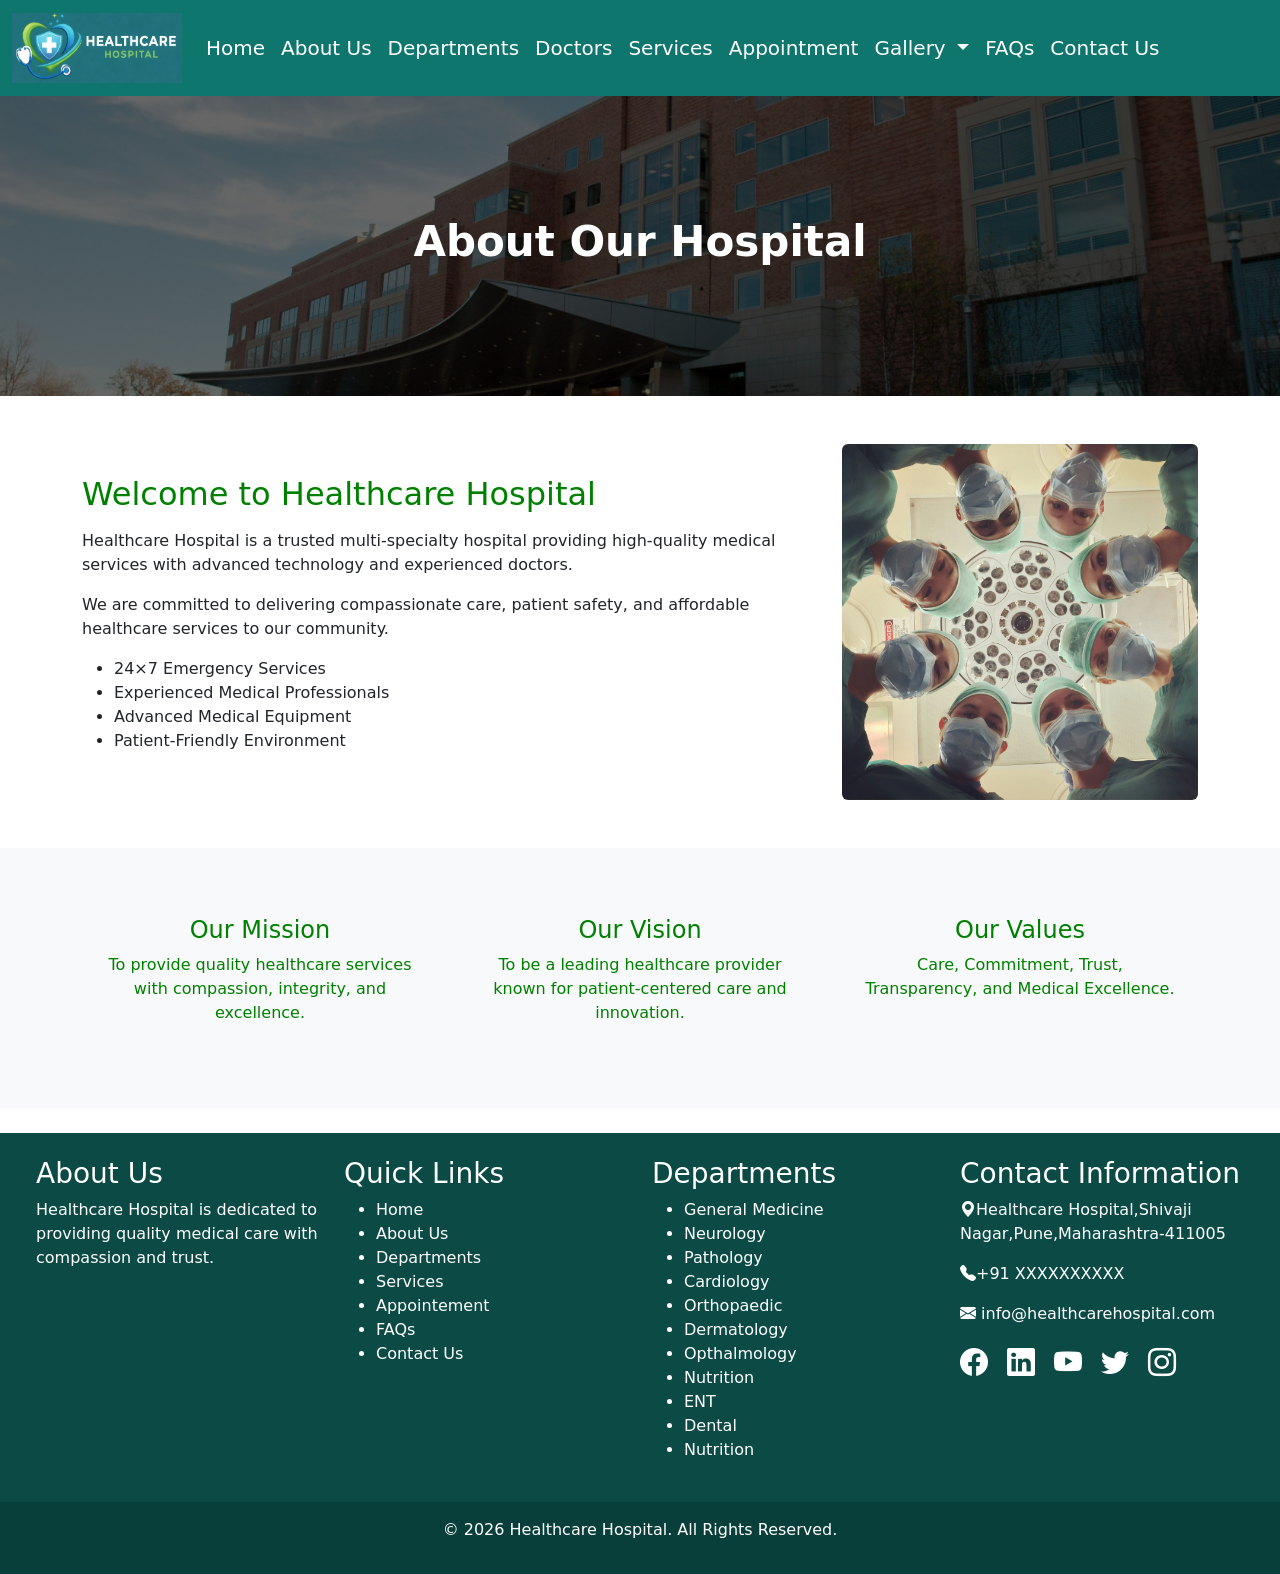
==== about.html @ e7b1e16f "department page created" ====
<!DOCTYPE html>
<html lang="en">

<head>
    <meta charset="UTF-8">
    <meta name="viewport" content="width=device-width, initial-scale=1.0">
    <title>About Page</title>
    <link href="https://cdn.jsdelivr.net/npm/bootstrap@5.3.8/dist/css/bootstrap.min.css" rel="stylesheet"
        integrity="sha384-sRIl4kxILFvY47J16cr9ZwB07vP4J8+LH7qKQnuqkuIAvNWLzeN8tE5YBujZqJLB" crossorigin="anonymous">
    <link rel="stylesheet" href="https://cdn.jsdelivr.net/npm/bootstrap-icons@1.13.1/font/bootstrap-icons.min.css">
    <link rel="stylesheet" href="/base.css" />
    <link rel="stylesheet" href="/style.css" />
    

</head>

<body>

    <!-- header starts -->
    <nav class="navbar navbar-expand-lg sticky-top">
        <div class="container-fluid ">
            <a class="navbar-brand" href="index.html">
                <img src="images/logo.jpeg" alt="logo" width="170" height="70">
            </a>
            <!-- <a class="navbar-brand h1" href="index.html">HEALTHCARE</a> -->
            <button class="navbar-toggler" type="button" data-bs-toggle="collapse"
                data-bs-target="#navbarSupportedContent" aria-controls="navbarSupportedContent" aria-expanded="false"
                aria-label="Toggle navigation">
                <span class="navbar-toggler-icon"></span>
            </button>
            <div class="collapse navbar-collapse" id="navbarSupportedContent">
                <ul class="navbar-nav me-auto mb-2 mb-lg-0 fs-5">
                    <li class="nav-item">
                        <a class="nav-link" aria-current="page" href="index.html">Home</a>
                    </li>
                    <li class="nav-item">
                        <a class="nav-link" href="about.html">About Us</a>
                    </li>
                    <li class="nav-item">
                        <a class="nav-link" href="departments.html">Departments</a>
                    </li>
                    <li class="nav-item">
                        <a class="nav-link" href="doctors.html">Doctors</a>
                    </li>
                    <li class="nav-item">
                        <a class="nav-link" href="services.html">Services</a>
                    </li>
                    <li class="nav-item">
                        <a class="nav-link" href="appointment.html">Appointment</a>
                    </li>
                    <li class="nav-item dropdown" data-bs-theme="dark">
                        <a class="nav-link dropdown-toggle" href="#" role="button" data-bs-toggle="dropdown"
                            aria-expanded="false">
                            Gallery
                        </a>
                        <ul class="dropdown-menu">
                            <li><a class="dropdown-item" href="photo_gallery.html">Photo Gallery</a></li>
                            <li><a class="dropdown-item" href="video_gallery.html">Video gallery</a></li>
                        </ul>
                    </li>
                    <li class="nav-item">
                        <a class="nav-link" href="faqs.html">FAQs</a>
                    </li>
                    <li class="nav-item">
                        <a class="nav-link" href="contact.html"> Contact Us</a>
                    </li>
                </ul>
            </div>
        </div>
    </nav>
    <!-- header end  -->
     <!-- section starts -->
    <main>
        <section>
            
                <title>About Us | Healthcare Hospital</title>
                
         <!-- About Banner -->
                <section class="about-banner">
                    <h1>About Our Hospital</h1>
                </section>

                <!-- About Content -->
                <section class="py-5">
                    <div class="container">
                        <div class="row align-items-center">

                            <div class="col-md-8">
                                <h2 class="mb-3">Welcome to Healthcare Hospital</h2>
                                <p>
                                    Healthcare Hospital is a trusted multi-specialty hospital providing
                                    high-quality medical services with advanced technology and experienced doctors.
                                </p>
                                <p>
                                    We are committed to delivering compassionate care, patient safety,
                                    and affordable healthcare services to our community.
                                </p>
                                <ul>
                                    <li>24×7 Emergency Services</li>
                                    <li>Experienced Medical Professionals</li>
                                    <li>Advanced Medical Equipment</li>
                                    <li>Patient-Friendly Environment</li>
                                </ul>
                            </div>

                            <div class="col-md-4">
                                <img src="images/about_us_2.jfif" class="img-fluid rounded" alt="Hospital Image">
                            </div>

                        </div>
                    </div>
                </section>

                <!-- Mission Vision Section -->
                <section class="bg-light py-5">
                    <div class="container">
                        <div class="row text-center">

                            <div class="col-md-4">
                                <div class="icon-box">
                                    <h4>Our Mission</h4>
                                    <p>
                                        To provide quality healthcare services with compassion,
                                        integrity, and excellence.
                                    </p>
                                </div>
                            </div>

                            <div class="col-md-4">
                                <div class="icon-box">
                                    <h4>Our Vision</h4>
                                    <p>
                                        To be a leading healthcare provider known for
                                        patient-centered care and innovation.
                                    </p>
                                </div>
                            </div>

                            <div class="col-md-4">
                                <div class="icon-box">
                                    <h4>Our Values</h4>
                                    <p>
                                        Care, Commitment, Trust, Transparency, and Medical Excellence.
                                    </p>
                                </div>
                            </div>

                        </div>
                    </div>
                </section>

             </html>

            </section>
            <!-- section ends -->
    </main>
    <!-- footer start -->
    <footer class="footer mt-4">
        <section>
            <div class="container-fluid ">
                <div class="row p-4">
                    <div class="col-md-3">
                        <h3> About Us</h3>
                        <p>Healthcare Hospital is dedicated to providing quality medical care with compassion and trust.
                        </p>
                    </div>
                    <div class="col-md-3">
                        <h3> Quick Links </h3>
                        <ul>
                            <li><a href="index.html"> Home </a> </li>
                            <li><a href="about.html"> About Us </a> </li>
                            <li><a href="departments.html"> Departments </a> </li>
                            <li><a href="services.html"> Services </a> </li>
                            <li><a href="appointement.html"> Appointement </a> </li>
                            <li><a href="faqs.html"> FAQs </a> </li>
                            <li><a href="contact.html"> Contact Us </a> </li>
                        </ul>

                    </div>
                    <div class="col-md-3">
                        <h3> Departments </h3>
                        <ul>
                            <li><a href="#">General Medicine</a></li>
                            <li><a href="#">Neurology</a></li>
                            <li><a href="#">Pathology</a></li>
                            <li><a href="#">Cardiology</a></li>
                            <li><a href="#">Orthopaedic</a></li>
                            <li><a href="#">Dermatology</a></li>
                            <li><a href="#">Opthalmology</a></li>
                            <li><a href="#">Nutrition</a></li>
                            <li><a href="#">ENT</a></li>
                            <li><a href="#">Dental</a></li>
                            <li><a href="#">Nutrition</a></li>
                        </ul>

                    </div>
                    <div class="col-md-3">
                        <h3> Contact Information </h3>
                        <p><i class="bi bi-geo-alt-fill"></i><a href="Address">Healthcare Hospital,Shivaji
                                Nagar,Pune,Maharashtra-411005</a></p>
                        <p><i class="bi bi-telephone-fill"></i><a href="number">+91 XXXXXXXXXX</a> </p>
                        <p><i class="bi bi-envelope-fill"></i><a href="mail"> info@healthcarehospital.com</a></p>

                        <!-- social media icons -->
                        <div class="social_icons">
                            <!-- Facebook -->
                            <a href="https://facebook.com" target="_blank">
                                <i class="bi bi-facebook "></i>
                            </a>
                            <!-- linkedin -->
                            <a href="https://linkedin.com" target="_blank">
                                <i class="bi bi-linkedin "></i>
                            </a>
                            <!-- youtube -->
                            <a href="https://www.youtube.com" target="_blank">
                                <i class="bi bi-youtube"></i>
                            </a>
                            <!-- twitter -->
                            <a href="https://twitter.com" target="_blank">
                                <i class="bi bi-twitter"></i>
                            </a>
                            <!-- Instagram -->
                            <a href="https://instagram.com" target="_blank">
                                <i class="bi bi-instagram"></i>
                            </a>
                        </div>
                    </div>
                </div>
            </div>
        </section>


        <!-- copyright section start -->
        <section>
            <div class="text-center p-3" style="background-color: #093F3A;">
                <p> &copy; 2026 Healthcare Hospital. All Rights Reserved.</p>
            </div>
        </section>
        <!-- copyright section end  -->
    </footer>

    <!-- footer end  -->


    <script src="https://cdn.jsdelivr.net/npm/bootstrap@5.3.8/dist/js/bootstrap.bundle.min.js"
        integrity="sha384-FKyoEForCGlyvwx9Hj09JcYn3nv7wiPVlz7YYwJrWVcXK/BmnVDxM+D2scQbITxI"
        crossorigin="anonymous"></script>
</body>

</html>
---- base.css ----
.about-banner {
                        background: linear-gradient(rgba(0, 0, 0, 0.6), rgba(0, 0, 0, 0.6)),
                            url("images/about_us_1.jfif");
                        background-size: cover;
                        background-position: center;
                        height: 300px;
                        color: white;
                        display: flex;
                        align-items: center;
                        justify-content: center;
                    }

                    .about-banner h1 {
                        font-size: 42px;
                        font-weight: bold;
                    }

                    .icon-box {
                        background: #f8f9fa;
                        padding: 20px;
                        border-radius: 10px;
                        text-align: center;
                        transition: 0.3s;
                        color: green;

                    }

                    .icon-box:hover {
                        transform: translateY(-5px);
                        box-shadow: 0 5px 15px rgba(0, 0, 0, 0.2);
                    }

                    .mb-3{
                        color: green;
                    }
---- style.css ----
.navbar {
    background-color: #0F766E;
 }
.navbar a {
    color: #FFFFFF;
}
.footer {
    background-color: #0C4B45;
    color: #FFFFFF;
}
.footer a {
    color: #ffffff;
    text-decoration: none;
}
.footer a:hover {
    color: #D1FAE5;
}
.social_icons{
    font-size:28px;
}

.bi-facebook{
    margin-right:10px;
}
.bi-facebook:hover{
    color:#1877F2;
}

.bi-linkedin{
    margin-right:10px;
}
.bi-linkedin:hover{
    color:#0A66C2;
}

.bi-youtube{
    margin-right:10px;
}
.bi-youtube:hover{
    color:red;
}
.bi-twitter{
    margin-right:10px;
}
.bi-twitter:hover{
    color:#1DA1F2;
}

.bi-instagram:hover{
    color:hotpink;
}
.info_form{
    background-color: #F0FDFA;
}
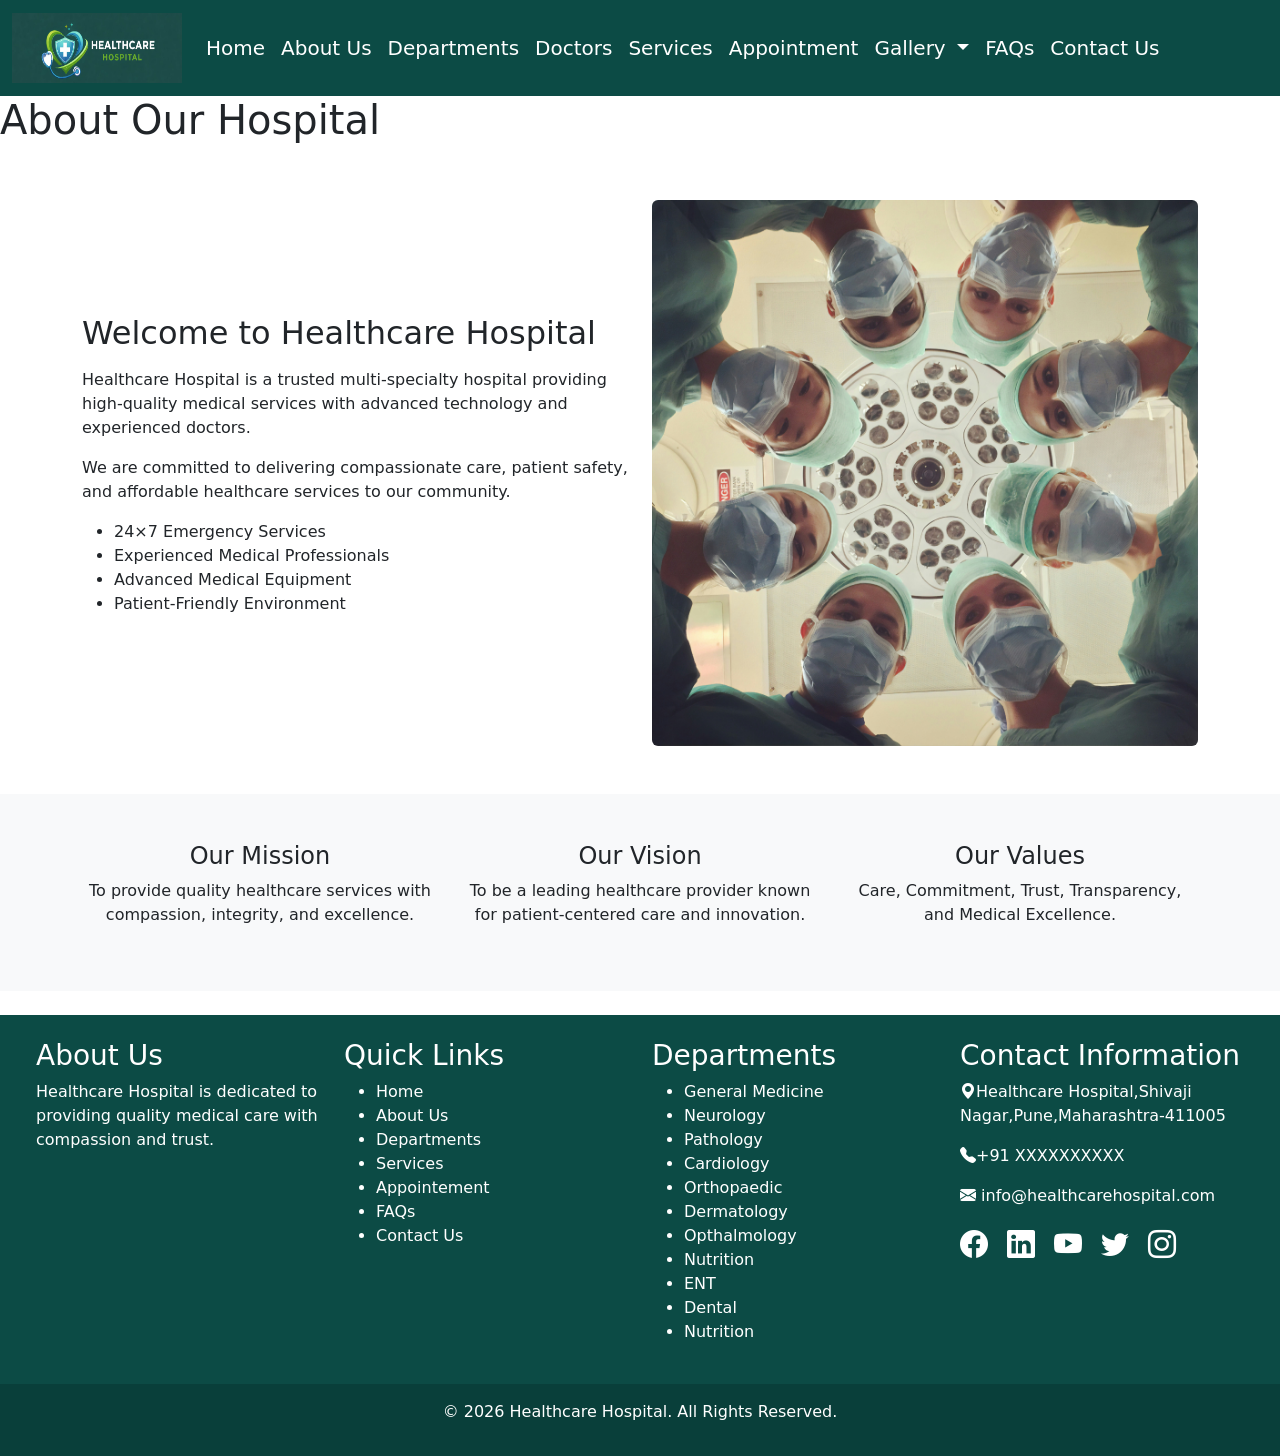
==== commit 4ab98787: "added auto-updating copyright year in footer using js" ====
--- a/about.html
+++ b/about.html
@@ -10,7 +10,6 @@
     <link rel="stylesheet" href="https://cdn.jsdelivr.net/npm/bootstrap-icons@1.13.1/font/bootstrap-icons.min.css">
     <link rel="stylesheet" href="/base.css" />
     <link rel="stylesheet" href="/style.css" />
-    
 
 </head>
 
@@ -85,7 +84,7 @@
                     <div class="container">
                         <div class="row align-items-center">
 
-                            <div class="col-md-8">
+                            <div class="col-md-6">
                                 <h2 class="mb-3">Welcome to Healthcare Hospital</h2>
                                 <p>
                                     Healthcare Hospital is a trusted multi-specialty hospital providing
@@ -103,7 +102,7 @@
                                 </ul>
                             </div>
 
-                            <div class="col-md-4">
+                            <div class="col-md-6">
                                 <img src="images/about_us_2.jfif" class="img-fluid rounded" alt="Hospital Image">
                             </div>
 
@@ -233,7 +232,7 @@
         <!-- copyright section start -->
         <section>
             <div class="text-center p-3" style="background-color: #093F3A;">
-                <p> &copy; 2026 Healthcare Hospital. All Rights Reserved.</p>
+                <p> &copy; <span id="year"></span> Healthcare Hospital. All Rights Reserved.</p>
             </div>
         </section>
         <!-- copyright section end  -->
@@ -241,6 +240,12 @@
 
     <!-- footer end  -->
 
+    <!-- It display current year in footer -->
+  <script>
+    var now = new Date();
+    document.getElementById("year").textContent = now.getFullYear();
+  </script>
+
 
     <script src="https://cdn.jsdelivr.net/npm/bootstrap@5.3.8/dist/js/bootstrap.bundle.min.js"
         integrity="sha384-FKyoEForCGlyvwx9Hj09JcYn3nv7wiPVlz7YYwJrWVcXK/BmnVDxM+D2scQbITxI"
--- a/base.css
+++ b/base.css
@@ -1,37 +1,73 @@
+.navbar {
+    background-color: #0C4B45;
+ }
+.navbar a {
+    color: #FFFFFF;
+}
+.footer {
+    background-color: #0C4B45;
+    color: #FFFFFF;
+}
+.footer a {
+    color: #ffffff;
+    text-decoration: none;
+}
+.footer a:hover {
+    color: #D1FAE5;
+}
+.social_icons{
+    font-size:28px;
+}
 
-                    .about-banner {
-                        background: linear-gradient(rgba(0, 0, 0, 0.6), rgba(0, 0, 0, 0.6)),
-                            url("images/about_us_1.jfif");
-                        background-size: cover;
-                        background-position: center;
-                        height: 300px;
-                        color: white;
-                        display: flex;
-                        align-items: center;
-                        justify-content: center;
-                    }
+.bi-facebook{
+    margin-right:10px;
+}
+.bi-facebook:hover{
+    color:#1877F2;
+}
 
-                    .about-banner h1 {
-                        font-size: 42px;
-                        font-weight: bold;
-                    }
+.bi-linkedin{
+    margin-right:10px;
+}
+.bi-linkedin:hover{
+    color:#0A66C2;
+}
 
-                    .icon-box {
-                        background: #f8f9fa;
-                        padding: 20px;
-                        border-radius: 10px;
-                        text-align: center;
-                        transition: 0.3s;
-                        color: green;
+.bi-youtube{
+    margin-right:10px;
+}
+.bi-youtube:hover{
+    color:red;
+}
+.bi-twitter{
+    margin-right:10px;
+}
+.bi-twitter:hover{
+    color:#1DA1F2;
+}
 
-                    }
+.bi-instagram:hover{
+    color:hotpink;
+}
+.info_form{
+    background-color: #F0FDFA;
+}
+.card{
+    
+    transition:0.3s;
 
-                    .icon-box:hover {
-                        transform: translateY(-5px);
-                        box-shadow: 0 5px 15px rgba(0, 0, 0, 0.2);
-                    }
+}
 
-                    .mb-3{
-                        color: green;
-                    }
-                +.card:hover{
+    background-color: #D7EFEA;
+    transform:translateY(-5px);
+    box-shadow:0 8px 18px rgba(0,0,0,0.15);
+}
+.hospital_img{
+    box-shadow:5px 5px 5px rgba(19, 43, 19,0.8);
+    transition:0.3s;
+}
+.hospital_img:hover{
+    box-shadow:8px 8px 8px rgba(19, 43, 19,0.8);
+    transform: translateY(-5px);
+}
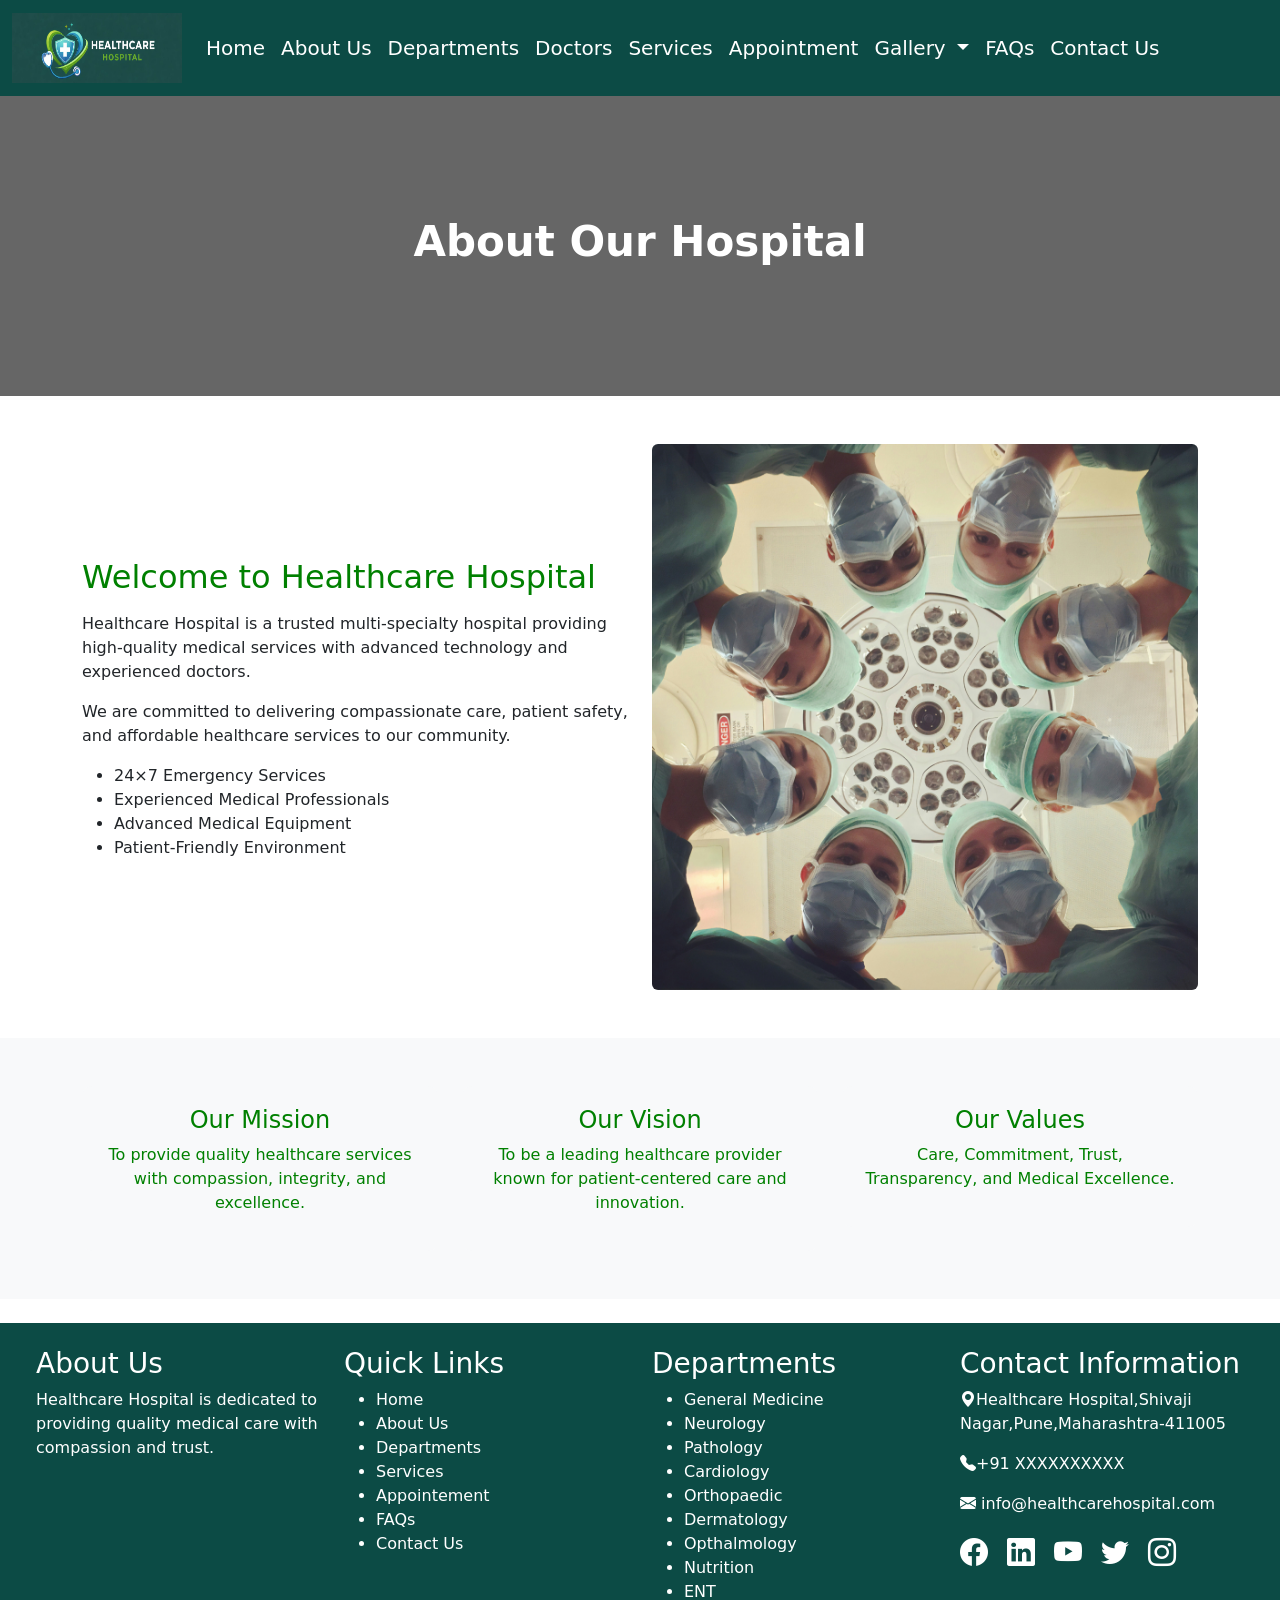
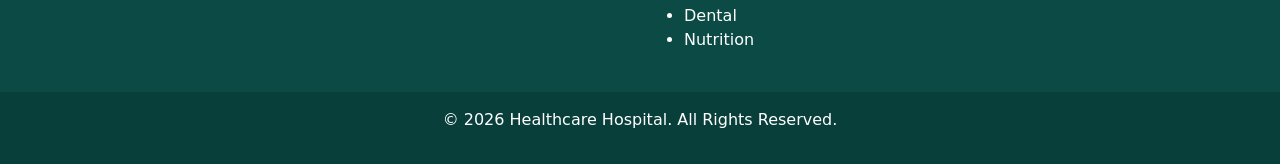
==== commit f2f4fdb0: "Improve UI ,update CSS for website" ====
--- a/about.html
+++ b/about.html
@@ -8,8 +8,8 @@
     <link href="https://cdn.jsdelivr.net/npm/bootstrap@5.3.8/dist/css/bootstrap.min.css" rel="stylesheet"
         integrity="sha384-sRIl4kxILFvY47J16cr9ZwB07vP4J8+LH7qKQnuqkuIAvNWLzeN8tE5YBujZqJLB" crossorigin="anonymous">
     <link rel="stylesheet" href="https://cdn.jsdelivr.net/npm/bootstrap-icons@1.13.1/font/bootstrap-icons.min.css">
-    <link rel="stylesheet" href="/base.css" />
-    <link rel="stylesheet" href="/style.css" />
+    <link rel="stylesheet" href="/css/base.css" />
+    <link rel="stylesheet" href="/css/about.css" />
 
 </head>
 
--- a/css/base.css
+++ b/css/base.css
@@ -0,0 +1,129 @@
+.navbar {
+    background-color: #0C4B45;
+ }
+.navbar a {
+    color: #FFFFFF;
+}
+.footer {
+    background-color: #0C4B45;
+    color: #FFFFFF;
+}
+.footer a {
+    color: #ffffff;
+    text-decoration: none;
+}
+.footer a:hover {
+    color: #D1FAE5;
+}
+.social_icons{
+    font-size:28px;
+}
+
+.bi-facebook{
+    margin-right:10px;
+}
+.bi-facebook:hover{
+    color:#1877F2;
+}
+
+.bi-linkedin{
+    margin-right:10px;
+}
+.bi-linkedin:hover{
+    color:#0A66C2;
+}
+
+.bi-youtube{
+    margin-right:10px;
+}
+.bi-youtube:hover{
+    color:red;
+}
+.bi-twitter{
+    margin-right:10px;
+}
+.bi-twitter:hover{
+    color:#1DA1F2;
+}
+
+.bi-instagram:hover{
+    color:hotpink;
+}
+.info_form{
+    background-color: #F0FDFA;
+    transition:0.3s;
+    border-radius:8px;
+   
+}
+.info_form:hover{
+    transform:translateY(-5px);
+     box-shadow: 2px 5px 5px black;
+
+}
+.card{
+    
+    transition:0.3s;
+
+}
+
+.card:hover{
+    background-color: #D7EFEA;
+    transform:translateY(-5px);
+    box-shadow:0 8px 18px rgba(0,0,0,0.15);
+}
+.hospital_img{
+    box-shadow:5px 5px 5px rgba(19, 43, 19,0.8);
+    transition:0.3s;
+}
+.hospital_img:hover{
+    box-shadow:8px 8px 8px rgba(19, 43, 19,0.8);
+    transform: translateY(-5px);
+}
+iframe{
+    transition:0.3s;
+    border-radius:10px;
+}
+iframe:hover{
+    box-shadow:8px 8px 8px rgba(19, 43, 19,0.8);
+    transform:translateY(-4px);
+}
+.contact_heading{
+    font-size:40px;
+    color:#0C4B45;
+    font-family:times new roman;
+    font-weight: 400;
+}
+.submit_btn{
+    background-color:rgb(7, 187, 169);
+    
+}
+.banner3{
+    position: relative;
+}
+.banner-text{
+    position:absolute;
+    top:35%;
+    left:80px;
+    color:white;
+    
+}
+.banner-text>h2{
+    text-shadow:5px 5px 5px black;
+}
+.banner-text>p{
+    text-shadow:5px 5px 5px black;
+}
+.appointment_link{
+    text-decoration:none;
+    background-color: #0C4B45;
+    color:white;
+    border-radius:5px;
+    padding:5px;
+    transition:transform 0.5s ease-in-out;
+    display:inline-block;
+}
+.appointment_link:hover{
+    transform:translateY(-5px);
+
+}
+
--- a/css/about.css
+++ b/css/about.css
@@ -0,0 +1,37 @@
+
+                    .about-banner {
+                        background: linear-gradient(rgba(0, 0, 0, 0.6), rgba(0, 0, 0, 0.6)),
+                            url("images/about_us_1.jfif");
+                        background-size: cover;
+                        background-position: center;
+                        height: 300px;
+                        color: white;
+                        display: flex;
+                        align-items: center;
+                        justify-content: center;
+                    }
+
+                    .about-banner h1 {
+                        font-size: 42px;
+                        font-weight: bold;
+                    }
+
+                    .icon-box {
+                        background: #f8f9fa;
+                        padding: 20px;
+                        border-radius: 10px;
+                        text-align: center;
+                        transition: 0.3s;
+                        color: green;
+
+                    }
+
+                    .icon-box:hover {
+                        transform: translateY(-5px);
+                        box-shadow: 0 5px 15px rgba(0, 0, 0, 0.2);
+                    }
+
+                    .mb-3{
+                        color: green;
+                    }
+                
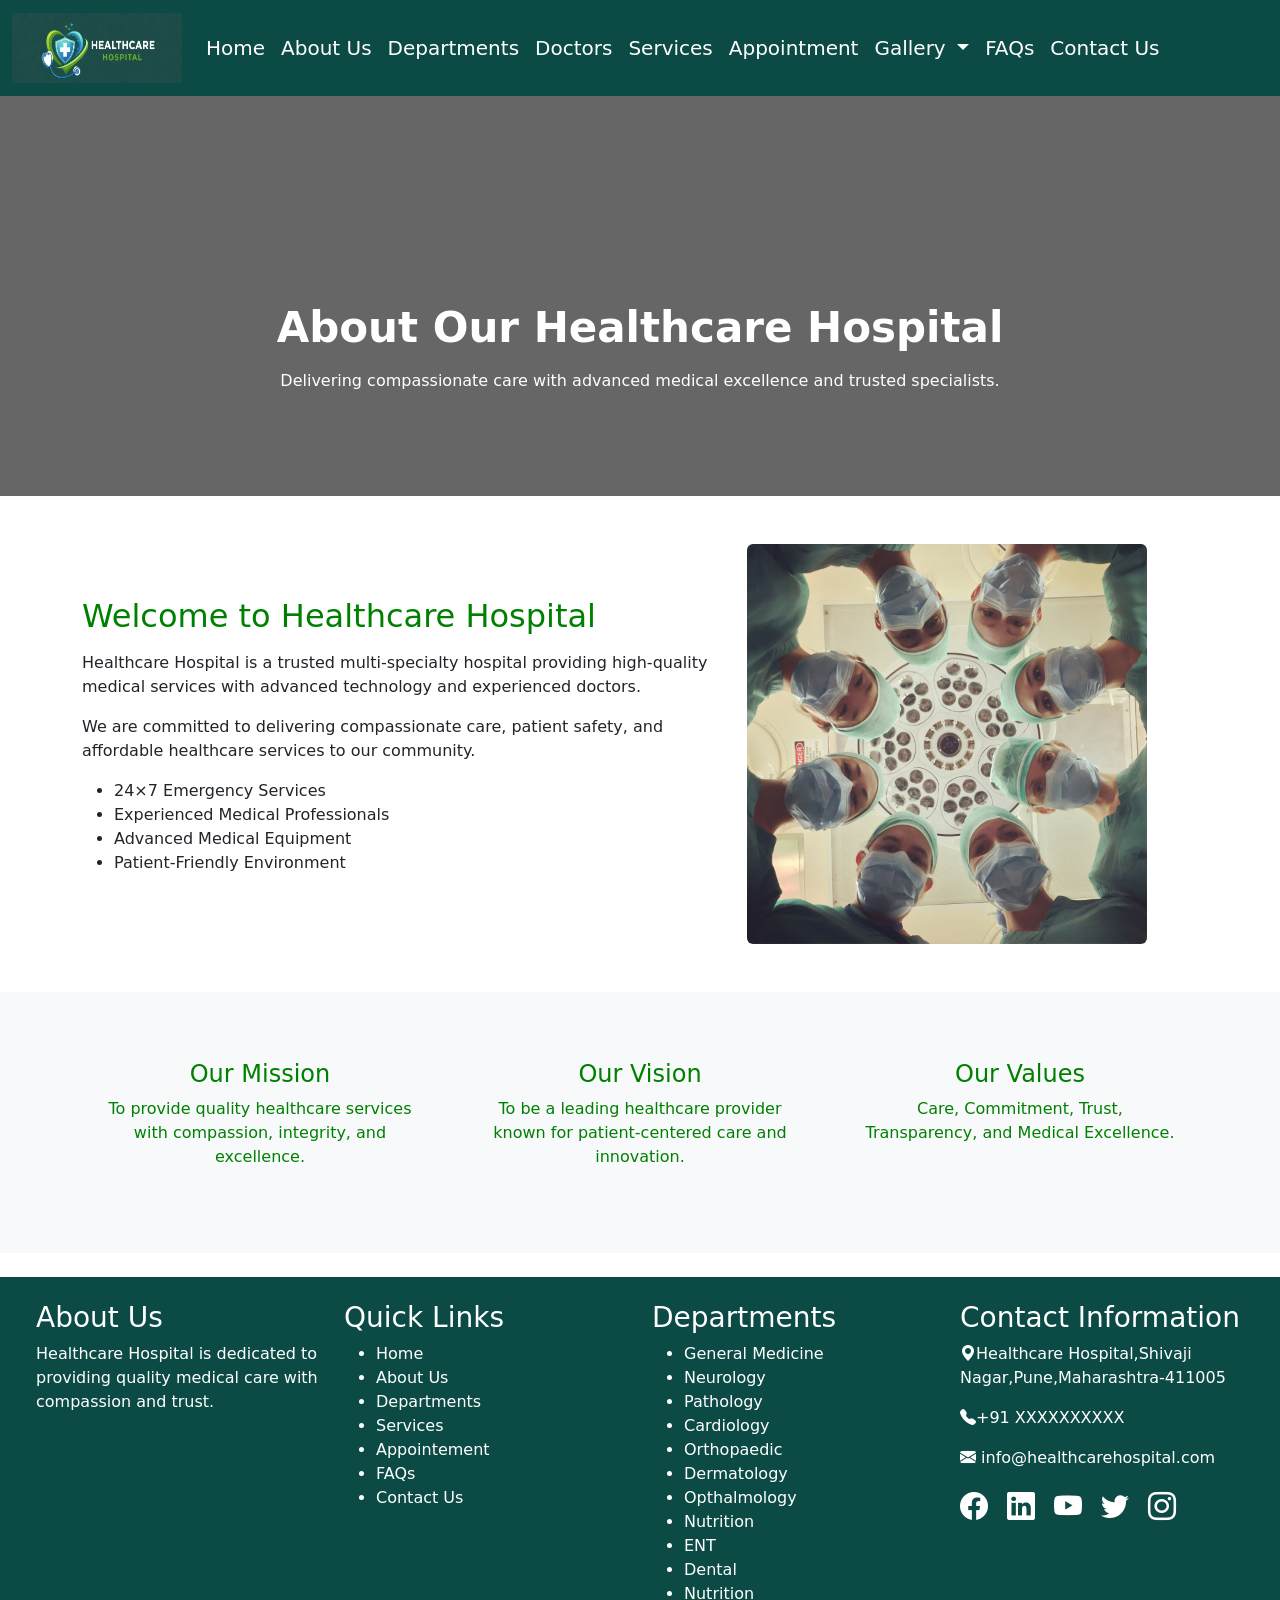
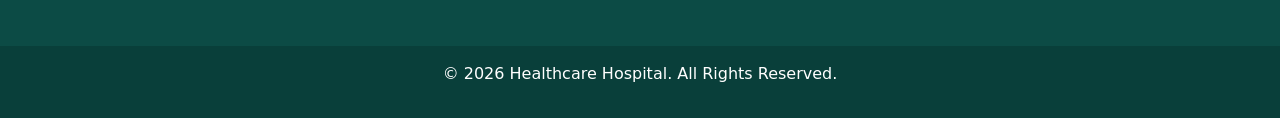
==== commit e9e236df: "changes made" ====
--- a/about.html
+++ b/about.html
@@ -75,16 +75,22 @@
                 <title>About Us | Healthcare Hospital</title>
                 
          <!-- About Banner -->
-                <section class="about-banner">
-                    <h1>About Our Hospital</h1>
-                </section>
+                <section class="about-banner d-flex align-items-center justify-content-center text-center text-white">
+    <div class="container">
+        <h1 class="about-heading">About Our Healthcare Hospital</h1>
+        <p class="mt-3">
+            Delivering compassionate care with advanced medical excellence and trusted specialists.
+        </p>
+    </div>
+</section>
+
 
                 <!-- About Content -->
                 <section class="py-5">
                     <div class="container">
                         <div class="row align-items-center">
 
-                            <div class="col-md-6">
+                            <div class="col-md-7">
                                 <h2 class="mb-3">Welcome to Healthcare Hospital</h2>
                                 <p>
                                     Healthcare Hospital is a trusted multi-specialty hospital providing
@@ -102,13 +108,15 @@
                                 </ul>
                             </div>
 
-                            <div class="col-md-6">
-                                <img src="images/about_us_2.jfif" class="img-fluid rounded" alt="Hospital Image">
+                            <div class="col-md-5">
+                                <img src="images/about_us_2.jfif" width="400px"class="img-fluid rounded" alt="Hospital Image">
                             </div>
 
                         </div>
                     </div>
                 </section>
+
+               
 
                 <!-- Mission Vision Section -->
                 <section class="bg-light py-5">
--- a/css/about.css
+++ b/css/about.css
@@ -1,15 +1,35 @@
 
-                    .about-banner {
-                        background: linear-gradient(rgba(0, 0, 0, 0.6), rgba(0, 0, 0, 0.6)),
-                            url("images/about_us_1.jfif");
-                        background-size: cover;
-                        background-position: center;
-                        height: 300px;
-                        color: white;
-                        display: flex;
-                        align-items: center;
-                        justify-content: center;
-                    }
+                    /* About Banner */
+.about-banner {
+    min-height: 400px;
+    padding-top: 120px;
+
+    background: linear-gradient(rgba(0,0,0,0.6), rgba(0,0,0,0.6)),
+                url('https://images.unsplash.com/photo-1586773860418-d37222d8fce3');
+    background-size: cover;
+    background-position: center;
+}
+
+
+/* Heading Style */
+.about-heading {
+    font-size: 45px;
+    font-weight: 700;
+    animation: fadeInUp 1.2s ease-in-out;
+}
+
+/* Animation */
+@keyframes fadeInUp {
+    0% {
+        opacity: 0;
+        transform: translateY(40px);
+    }
+    100% {
+        opacity: 1;
+        transform: translateY(0);
+    }
+}
+
 
                     .about-banner h1 {
                         font-size: 42px;
@@ -34,4 +54,5 @@
                     .mb-3{
                         color: green;
                     }
-                +
+                  
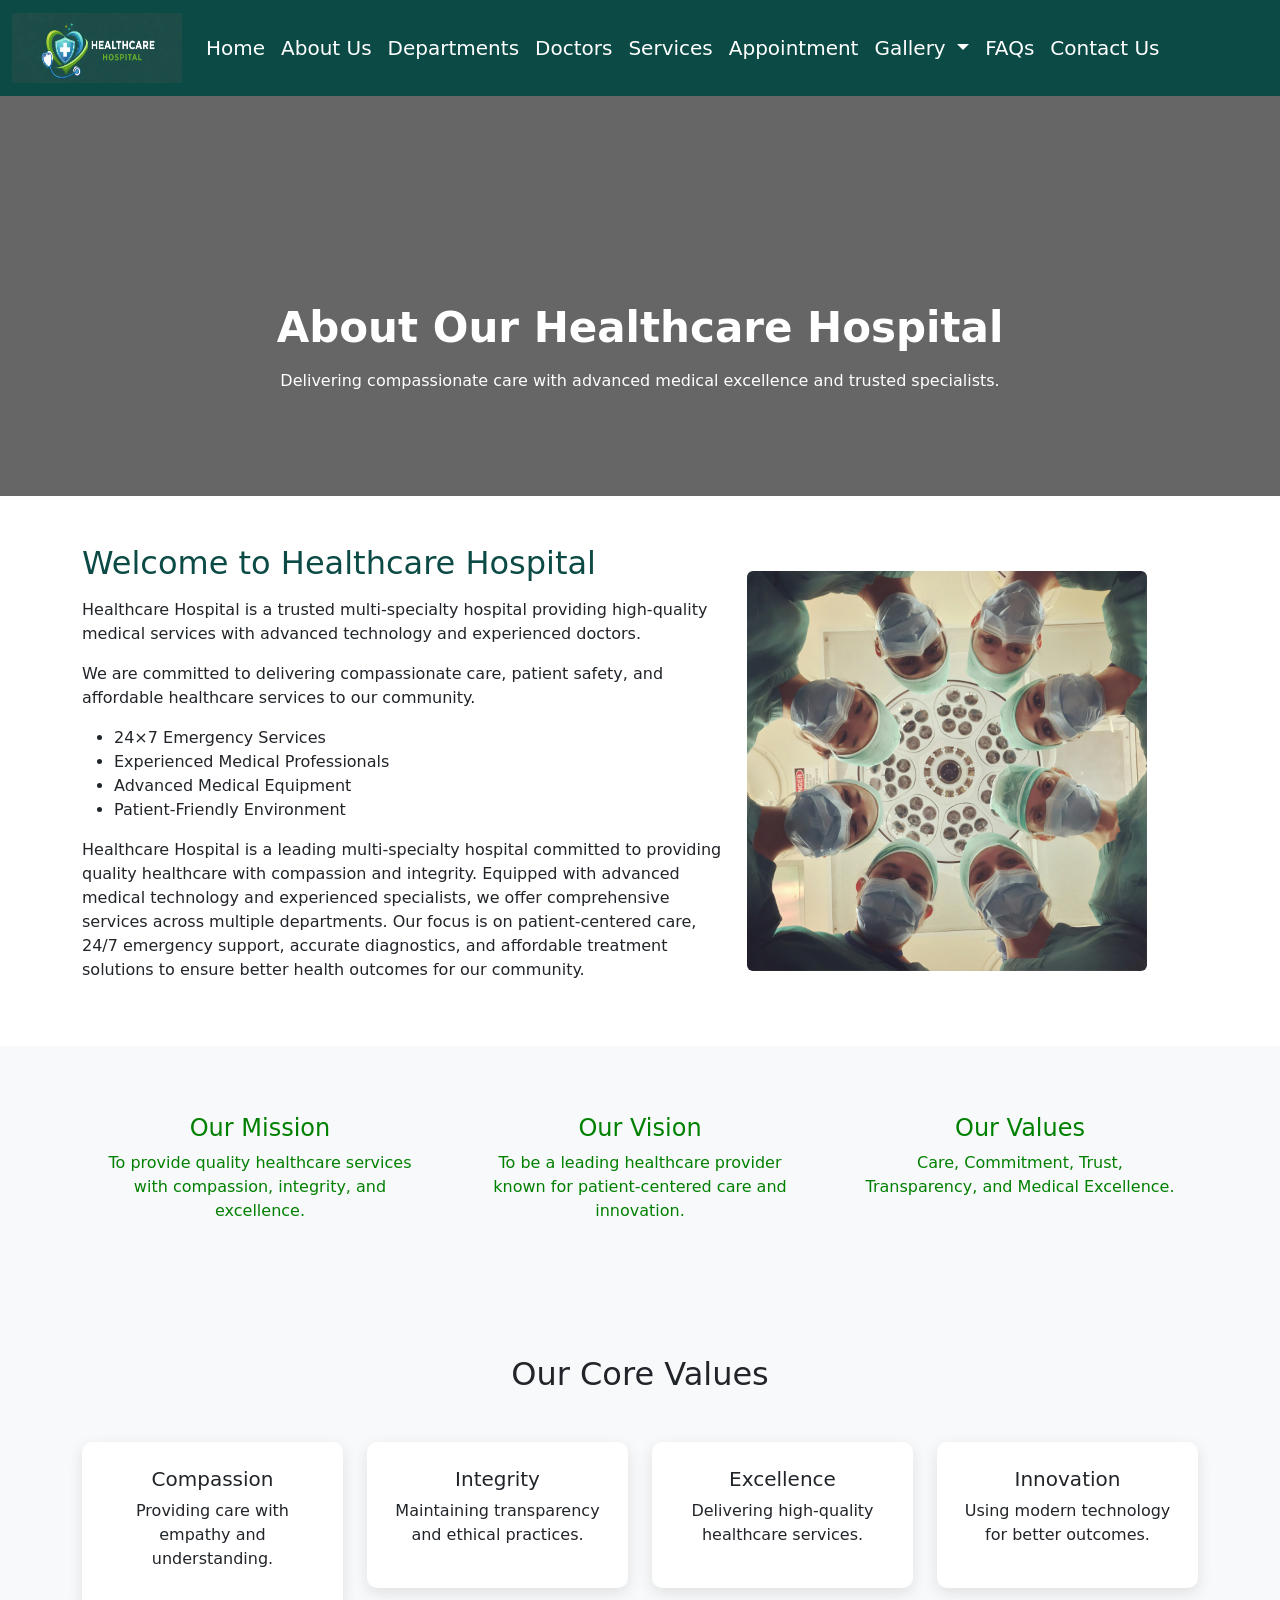
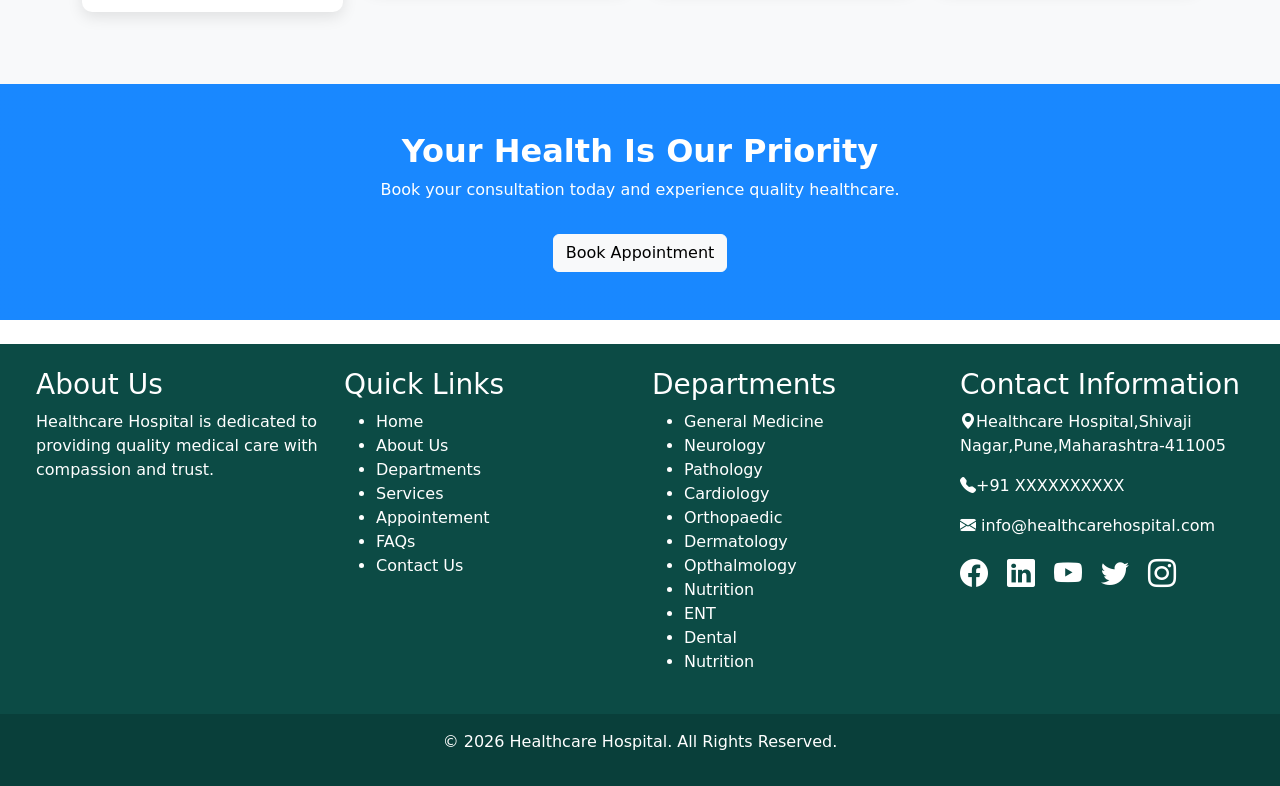
==== commit d9d0daec: "changes made" ====
--- a/about.html
+++ b/about.html
@@ -106,6 +106,7 @@
                                     <li>Advanced Medical Equipment</li>
                                     <li>Patient-Friendly Environment</li>
                                 </ul>
+                                <p>Healthcare Hospital is a leading multi-specialty hospital committed to providing quality healthcare with compassion and integrity. Equipped with advanced medical technology and experienced specialists, we offer comprehensive services across multiple departments. Our focus is on patient-centered care, 24/7 emergency support, accurate diagnostics, and affordable treatment solutions to ensure better health outcomes for our community.</p>
                             </div>
 
                             <div class="col-md-5">
@@ -155,6 +156,52 @@
                         </div>
                     </div>
                 </section>
+
+                <!-- Core Values -->
+<section class="core-values py-5 bg-light text-center">
+    <div class="container">
+        <h2 class="mb-5">Our Core Values</h2>
+
+        <div class="row">
+            <div class="col-md-3 mb-4">
+                <div class="value-box">
+                    <h5>Compassion</h5>
+                    <p>Providing care with empathy and understanding.</p>
+                </div>
+            </div>
+
+            <div class="col-md-3 mb-4">
+                <div class="value-box">
+                    <h5>Integrity</h5>
+                    <p>Maintaining transparency and ethical practices.</p>
+                </div>
+            </div>
+
+            <div class="col-md-3 mb-4">
+                <div class="value-box">
+                    <h5>Excellence</h5>
+                    <p>Delivering high-quality healthcare services.</p>
+                </div>
+            </div>
+
+            <div class="col-md-3 mb-4">
+                <div class="value-box">
+                    <h5>Innovation</h5>
+                    <p>Using modern technology for better outcomes.</p>
+                </div>
+            </div>
+        </div>
+    </div>
+</section>
+
+<section class="about-cta text-white text-center py-5">
+    <div class="container">
+        <h2 class="fw-bold">Your Health Is Our Priority</h2>
+        <p>Book your consultation today and experience quality healthcare.</p>
+        <a href="appointment.html" class="btn btn-light mt-3">Book Appointment</a>
+    </div>
+</section>
+
 
              </html>
 
--- a/css/about.css
+++ b/css/about.css
@@ -8,6 +8,7 @@
                 url('https://images.unsplash.com/photo-1586773860418-d37222d8fce3');
     background-size: cover;
     background-position: center;
+    text-align: center;
 }
 
 
@@ -52,7 +53,40 @@
                     }
 
                     .mb-3{
-                        color: green;
+                        color: #0C4B45;
                     }
 
+
+                    /* About Section */
+.about-details h2 {
+    font-weight: 700;
+}
+
+.about-details p {
+    font-size: 16px;
+    line-height: 1.8;
+}
+
+/* Core Values */
+.value-box {
+    padding: 25px;
+    background: #ffffff;
+    border-radius: 10px;
+    transition: 0.4s;
+    box-shadow: 0 5px 15px rgba(0,0,0,0.1);
+}
+
+.value-box:hover {
+    transform: translateY(-8px);
+}
+
+/* CTA */
+.about-cta {
+    background: linear-gradient(rgba(0,123,255,0.9), rgba(0,123,255,0.9)),
+                url('https://images.unsplash.com/photo-1576091160550-2173dba999ef');
+    background-size: cover;
+    background-position: center;
+}
+
+
                   
